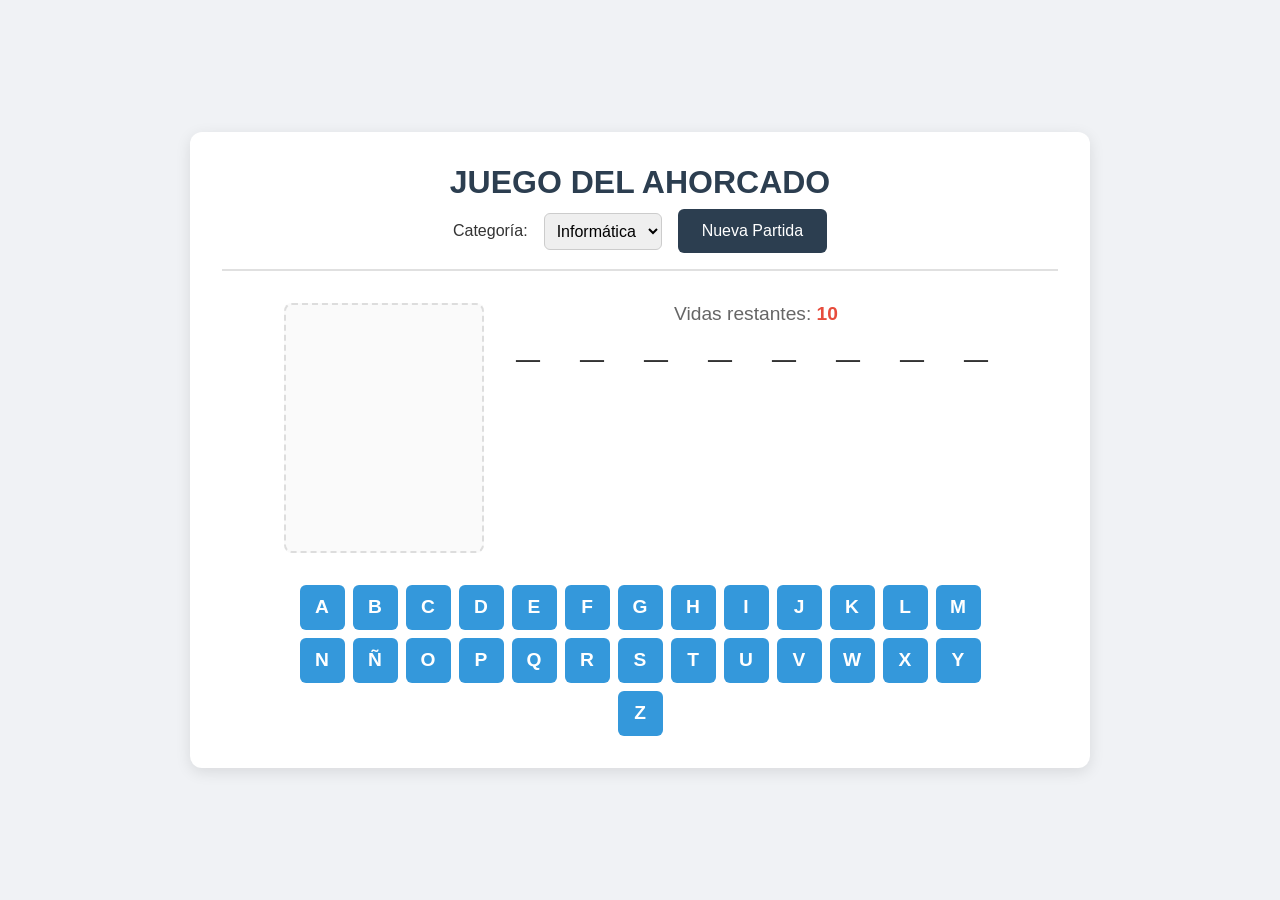
==== docs/index.html @ cbcd306b "Versión web del Juego del Ahorcado (GitHub Pages ready)" ====
<!DOCTYPE html>
<html lang="es">
<head>
    <meta charset="UTF-8">
    <meta name="viewport" content="width=device-width, initial-scale=1.0">
    <title>Juego del Ahorcado - Web</title>
    <link rel="stylesheet" href="./css/styles.css">
</head>
<body>

    <div class="main-container">
        <header>
            <h1>JUEGO DEL AHORCADO</h1>
            <div class="game-controls">
                <label for="categorySelect">Categoría:</label>
                <select id="categorySelect">
                    <option value="informatica">Informática</option>
                    <option value="peliculas">Películas</option>
                    <option value="animales">Animales</option>
                </select>
                <button id="restartBtn" class="btn-restart">Nueva Partida</button>
            </div>
        </header>

        <main class="game-area">
            <!-- Zona visual del Ahorcado -->
            <div class="hangman-container">
                <div class="hangman-drawing">
                    <!-- Las partes se mostrarán con JS -->
                    <div class="draw-part part-1"></div> <!-- Base -->
                    <div class="draw-part part-2"></div> <!-- Mastil -->
                    <div class="draw-part part-3"></div> <!-- Travesaño -->
                    <div class="draw-part part-4"></div> <!-- Cuerda -->
                    <div class="draw-part part-5"></div> <!-- Cabeza -->
                    <div class="draw-part part-6"></div> <!-- Tronco -->
                    <div class="draw-part part-7"></div> <!-- Brazo I -->
                    <div class="draw-part part-8"></div> <!-- Brazo D -->
                    <div class="draw-part part-9"></div> <!-- Pierna I -->
                    <div class="draw-part part-10"></div> <!-- Pierna D -->
                </div>
            </div>

            <!-- Zona de juego: Palabra y Estado -->
            <div class="game-info">
                <div class="status-bar">
                    Vidas restantes: <span id="livesCount" class="lives-count">10</span>
                </div>
                <div id="wordDisplay" class="word-display">
                    _ _ _ _ _
                </div>
                <div id="messageArea" class="message-area">
                    <!-- Mensajes de victoria/derrota -->
                </div>
            </div>
        </main>

        <!-- Teclado Virtual -->
        <section id="keyboard" class="keyboard">
            <!-- Se genera con JS -->
        </section>
    </div>

    <script src="./js/script.js"></script>
</body>
</html>
---- docs/css/styles.css ----
/* Reseteo básico */
* {
    box-sizing: border-box;
    margin: 0;
    padding: 0;
}

body {
    font-family: 'Segoe UI', Tahoma, Geneva, Verdana, sans-serif;
    background-color: #f0f2f5;
    color: #333;
    display: flex;
    justify-content: center;
    align-items: center;
    min-height: 100vh;
}

.main-container {
    width: 90%;
    max-width: 900px;
    background-color: white;
    padding: 2rem;
    border-radius: 12px;
    box-shadow: 0 4px 15px rgba(0, 0, 0, 0.1);
    display: flex;
    flex-direction: column;
    gap: 2rem;
}

header {
    text-align: center;
    border-bottom: 2px solid #e0e0e0;
    padding-bottom: 1rem;
}

h1 {
    color: #2c3e50;
    margin-bottom: 0.5rem;
}

.game-controls {
    display: flex;
    justify-content: center;
    gap: 1rem;
    align-items: center;
}

select {
    padding: 0.5rem;
    border-radius: 6px;
    border: 1px solid #ccc;
    font-size: 1rem;
}

/* Área de juego principal */
.game-area {
    display: flex;
    flex-wrap: wrap;
    gap: 2rem;
    justify-content: center;
}

/* Dibujo del ahorcado (CSS Puro) */
.hangman-drawing {
    width: 200px;
    height: 250px;
    background-color: #fafafa;
    border: 2px dashed #ddd;
    border-radius: 8px;
    position: relative;
    margin: 0 auto;
}

/* Partes del ahorcado */
.draw-part {
    position: absolute;
    background-color: #333;
    display: none; /* Se muestran con JS */
}

.base { bottom: 10px; left: 20px; width: 160px; height: 10px; display: block; }
.mastil { bottom: 20px; left: 40px; width: 10px; height: 220px; } /* Pista: siempre visible para dar contexto o no? Mejor oculto y mostrar poco a poco si son VIDAS */
/* Vamos a hacer que la base y mastil se vean siempre si queremos, o sean parte de los fallos. 
   Asumiremos que los fallos van añadiendo partes. 
   Orden típico (10 intentos): Base, Mastil, Travesaño, Cuerda, Cabeza, Tronco, PIzan, PDer, BIzq, BDer
*/

/* Redefinimos para 10 partes */
.part-1 { bottom: 10px; left: 20px; width: 160px; height: 10px; } /* Base */
.part-2 { bottom: 20px; left: 50px; width: 10px; height: 220px; } /* Mastil */
.part-3 { top: 20px; left: 50px; width: 100px; height: 10px; } /* Travesaño */
.part-4 { top: 20px; left: 140px; width: 5px; height: 40px; } /* Cuerda */
.part-5 { top: 60px; left: 122px; width: 40px; height: 40px; border-radius: 50%; border: 4px solid #333; background: transparent; } /* Cabeza */
.part-6 { top: 100px; left: 140px; width: 5px; height: 80px; } /* Tronco */
.part-7 { top: 110px; left: 140px; width: 5px; height: 60px; transform: rotate(45deg); transform-origin: top; } /* Brazo Izq */
.part-8 { top: 110px; left: 140px; width: 5px; height: 60px; transform: rotate(-45deg); transform-origin: top; } /* Brazo Der */
.part-9 { top: 175px; left: 140px; width: 5px; height: 60px; transform: rotate(25deg); transform-origin: top; } /* Pierna Izq */
.part-10 { top: 175px; left: 140px; width: 5px; height: 60px; transform: rotate(-25deg); transform-origin: top; } /* Pierna Der */


.word-display {
    text-align: center;
    font-size: 2.5rem;
    letter-spacing: 0.5rem;
    font-weight: bold;
    min-height: 60px;
    font-family: 'Courier New', Courier, monospace;
}

.status-bar {
    text-align: center;
    font-size: 1.2rem;
    color: #666;
}

.lives-count {
    color: #e74c3c;
    font-weight: bold;
}

/* Teclado Virtual */
.keyboard {
    display: flex;
    flex-wrap: wrap;
    justify-content: center;
    gap: 0.5rem;
    max-width: 700px;
    margin: 0 auto;
}

.key {
    width: 45px;
    height: 45px;
    border: none;
    border-radius: 6px;
    background-color: #3498db;
    color: white;
    font-size: 1.2rem;
    font-weight: bold;
    cursor: pointer;
    transition: all 0.2s;
}

.key:hover:not([disabled]) {
    background-color: #2980b9;
    transform: translateY(-2px);
}

.key:disabled {
    background-color: #bdc3c7;
    cursor: not-allowed;
    transform: none;
}

.key.correct {
    background-color: #27ae60;
}

.key.wrong {
    background-color: #c0392b;
}

/* Mensajes Finales */
.message-area {
    text-align: center;
    font-size: 1.5rem;
    font-weight: bold;
    min-height: 40px;
}

.win-message { color: #27ae60; }
.lose-message { color: #c0392b; }

.btn-restart {
    background-color: #2c3e50;
    color: white;
    padding: 0.8rem 1.5rem;
    border: none;
    border-radius: 6px;
    font-size: 1rem;
    cursor: pointer;
    transition: background 0.2s;
}

.btn-restart:hover {
    background-color: #34495e;
}
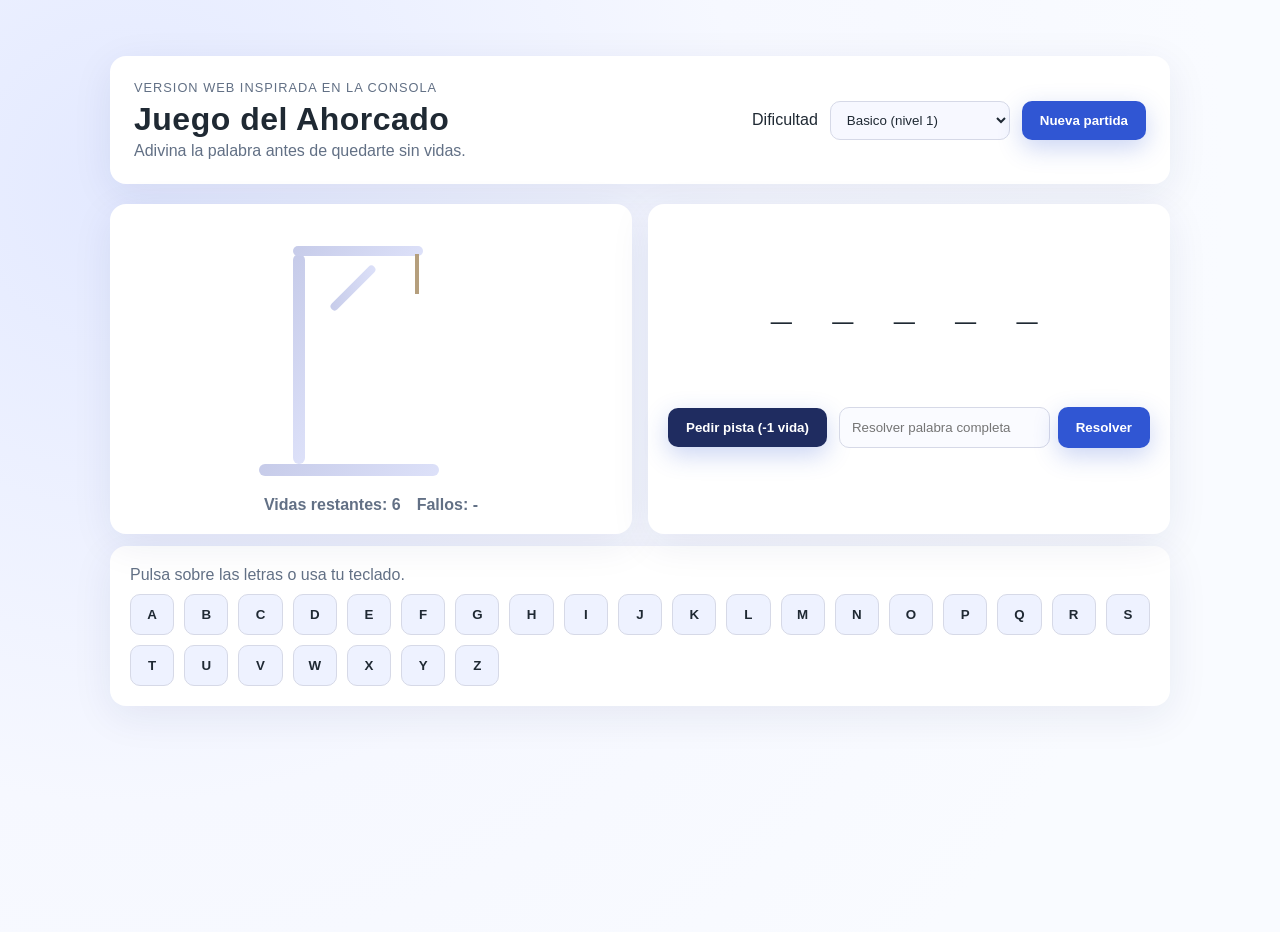
==== commit a1dcbefb: "Añadida versión web del Juego del Ahorcado (GitHub Pages)" ====
--- a/docs/index.html
+++ b/docs/index.html
@@ -1,62 +1,67 @@
-<!DOCTYPE html>
+﻿<!DOCTYPE html>
 <html lang="es">
 <head>
     <meta charset="UTF-8">
     <meta name="viewport" content="width=device-width, initial-scale=1.0">
-    <title>Juego del Ahorcado - Web</title>
+    <title>Juego del Ahorcado</title>
     <link rel="stylesheet" href="./css/styles.css">
 </head>
 <body>
-
-    <div class="main-container">
-        <header>
-            <h1>JUEGO DEL AHORCADO</h1>
-            <div class="game-controls">
-                <label for="categorySelect">Categoría:</label>
-                <select id="categorySelect">
-                    <option value="informatica">Informática</option>
-                    <option value="peliculas">Películas</option>
-                    <option value="animales">Animales</option>
+    <div class="page">
+        <header class="hero">
+            <div class="titles">
+                <p class="eyebrow">Version web inspirada en la consola</p>
+                <h1>Juego del Ahorcado</h1>
+                <p class="lead">Adivina la palabra antes de quedarte sin vidas.</p>
+            </div>
+            <div class="control-group">
+                <label for="nivelSelect">Dificultad</label>
+                <select id="nivelSelect">
+                    <option value="basico">Basico (nivel 1)</option>
+                    <option value="avanzado">Avanzado (nivel 2)</option>
                 </select>
-                <button id="restartBtn" class="btn-restart">Nueva Partida</button>
+                <button id="nuevoBtn" class="btn primario">Nueva partida</button>
             </div>
         </header>
 
-        <main class="game-area">
-            <!-- Zona visual del Ahorcado -->
-            <div class="hangman-container">
-                <div class="hangman-drawing">
-                    <!-- Las partes se mostrarán con JS -->
-                    <div class="draw-part part-1"></div> <!-- Base -->
-                    <div class="draw-part part-2"></div> <!-- Mastil -->
-                    <div class="draw-part part-3"></div> <!-- Travesaño -->
-                    <div class="draw-part part-4"></div> <!-- Cuerda -->
-                    <div class="draw-part part-5"></div> <!-- Cabeza -->
-                    <div class="draw-part part-6"></div> <!-- Tronco -->
-                    <div class="draw-part part-7"></div> <!-- Brazo I -->
-                    <div class="draw-part part-8"></div> <!-- Brazo D -->
-                    <div class="draw-part part-9"></div> <!-- Pierna I -->
-                    <div class="draw-part part-10"></div> <!-- Pierna D -->
+        <main class="tablero">
+            <section class="panel panel-dibujo">
+                <div class="horca">
+                    <div class="estructura base"></div>
+                    <div class="estructura poste"></div>
+                    <div class="estructura barra"></div>
+                    <div class="estructura soporte"></div>
+                    <div class="estructura soga"></div>
+
+                    <div class="parte parte-1"></div>
+                    <div class="parte parte-2"></div>
+                    <div class="parte parte-3"></div>
+                    <div class="parte parte-4"></div>
+                    <div class="parte parte-5"></div>
+                    <div class="parte parte-6"></div>
                 </div>
-            </div>
+                <div class="resumen">
+                    <div class="dato">Vidas restantes: <span id="intentosRestantes">6</span></div>
+                    <div class="dato">Fallos: <span id="letrasFalladas">-</span></div>
+                </div>
+            </section>
 
-            <!-- Zona de juego: Palabra y Estado -->
-            <div class="game-info">
-                <div class="status-bar">
-                    Vidas restantes: <span id="livesCount" class="lives-count">10</span>
+            <section class="panel panel-palabra">
+                <div id="palabraOculta" class="palabra-oculta">_ _ _ _</div>
+                <div id="mensajeFinal" class="mensaje"></div>
+                <div class="acciones">
+                    <button id="pistaBtn" class="btn secundario">Pedir pista (-1 vida)</button>
+                    <div class="resolver">
+                        <input id="resolverInput" type="text" autocomplete="off" placeholder="Resolver palabra completa">
+                        <button id="resolverBtn" class="btn">Resolver</button>
+                    </div>
                 </div>
-                <div id="wordDisplay" class="word-display">
-                    _ _ _ _ _
-                </div>
-                <div id="messageArea" class="message-area">
-                    <!-- Mensajes de victoria/derrota -->
-                </div>
-            </div>
+            </section>
         </main>
 
-        <!-- Teclado Virtual -->
-        <section id="keyboard" class="keyboard">
-            <!-- Se genera con JS -->
+        <section class="panel panel-teclado">
+            <p class="panel-subtitulo">Pulsa sobre las letras o usa tu teclado.</p>
+            <div id="teclado" class="teclado"></div>
         </section>
     </div>
 
--- a/docs/css/styles.css
+++ b/docs/css/styles.css
@@ -1,4 +1,15 @@
-/* Reseteo básico */
+﻿:root {
+    --bg: #f4f6fb;
+    --card: #ffffff;
+    --accent: #3056d3;
+    --accent-2: #1f2c60;
+    --success: #2f9e44;
+    --danger: #d64545;
+    --text: #1f2933;
+    --muted: #627085;
+    --shadow: 0 10px 40px rgba(23, 43, 99, 0.08);
+}
+
 * {
     box-sizing: border-box;
     margin: 0;
@@ -6,182 +17,301 @@
 }
 
 body {
-    font-family: 'Segoe UI', Tahoma, Geneva, Verdana, sans-serif;
-    background-color: #f0f2f5;
-    color: #333;
-    display: flex;
+    font-family: 'Montserrat', 'Segoe UI', sans-serif;
+    background: radial-gradient(circle at 10% 20%, #e3e9ff 0, #f6f8ff 45%, #f9fbff 80%);
+    color: var(--text);
+    min-height: 100vh;
+}
+
+.page {
+    max-width: 1100px;
+    margin: 32px auto;
+    padding: 24px 20px 40px;
+}
+
+.hero {
+    background: var(--card);
+    border-radius: 16px;
+    padding: 24px;
+    box-shadow: var(--shadow);
+    display: flex;
+    justify-content: space-between;
+    gap: 16px;
+    align-items: center;
+    flex-wrap: wrap;
+}
+
+.titles h1 {
+    font-size: 2rem;
+    letter-spacing: 0.5px;
+}
+
+.eyebrow {
+    text-transform: uppercase;
+    font-size: 0.8rem;
+    color: var(--muted);
+    letter-spacing: 1px;
+    margin-bottom: 6px;
+}
+
+.lead {
+    color: var(--muted);
+    margin-top: 4px;
+}
+
+.control-group {
+    display: flex;
+    align-items: center;
+    gap: 12px;
+    flex-wrap: wrap;
+}
+
+.control-group select {
+    padding: 10px 12px;
+    border-radius: 10px;
+    border: 1px solid #d6d9e7;
+    background: #f7f8ff;
+    color: var(--text);
+    min-width: 180px;
+}
+
+.tablero {
+    display: grid;
+    grid-template-columns: repeat(auto-fit, minmax(280px, 1fr));
+    gap: 16px;
+    margin-top: 20px;
+}
+
+.panel {
+    background: var(--card);
+    border-radius: 16px;
+    padding: 20px;
+    box-shadow: var(--shadow);
+}
+
+.panel-palabra {
+    display: flex;
+    flex-direction: column;
+    gap: 16px;
     justify-content: center;
+}
+
+.horca {
+    position: relative;
+    width: 260px;
+    height: 260px;
+    margin: 0 auto;
+}
+
+.estructura {
+    position: absolute;
+    background: linear-gradient(135deg, #c6cbe9, #dde1f9);
+}
+
+.base { bottom: 8px; left: 18px; width: 180px; height: 12px; border-radius: 6px; }
+.poste { bottom: 20px; left: 52px; width: 12px; height: 210px; border-radius: 8px; }
+.barra { top: 22px; left: 52px; width: 130px; height: 10px; border-radius: 6px; }
+.soporte { top: 60px; left: 82px; width: 60px; height: 8px; transform: rotate(-45deg); border-radius: 6px; }
+.soga { top: 30px; left: 174px; width: 4px; height: 40px; background: #b59f7d; }
+
+.parte {
+    position: absolute;
+    display: none;
+    background: var(--text);
+}
+
+.parte-1 { /* cabeza */
+    width: 50px;
+    height: 50px;
+    border-radius: 50%;
+    border: 4px solid var(--text);
+    background: transparent;
+    left: 152px;
+    top: 64px;
+}
+
+.parte-2 { /* torso */
+    width: 6px;
+    height: 70px;
+    left: 176px;
+    top: 118px;
+}
+
+.parte-3 { /* brazo izquierdo */
+    width: 6px;
+    height: 50px;
+    left: 176px;
+    top: 130px;
+    transform-origin: top;
+    transform: rotate(-40deg);
+}
+
+.parte-4 { /* brazo derecho */
+    width: 6px;
+    height: 50px;
+    left: 176px;
+    top: 130px;
+    transform-origin: top;
+    transform: rotate(40deg);
+}
+
+.parte-5 { /* pierna izquierda */
+    width: 6px;
+    height: 55px;
+    left: 176px;
+    top: 185px;
+    transform-origin: top;
+    transform: rotate(-20deg);
+}
+
+.parte-6 { /* pierna derecha */
+    width: 6px;
+    height: 55px;
+    left: 176px;
+    top: 185px;
+    transform-origin: top;
+    transform: rotate(20deg);
+}
+
+.parte.visible {
+    display: block;
+}
+
+.resumen {
+    margin-top: 12px;
+    text-align: center;
+    color: var(--muted);
+    font-weight: 600;
+    display: flex;
+    justify-content: center;
+    gap: 16px;
+}
+
+.palabra-oculta {
+    font-size: 2.2rem;
+    font-family: 'Courier New', monospace;
+    letter-spacing: 0.6rem;
+    text-align: center;
+    color: var(--text);
+    min-height: 56px;
+}
+
+.mensaje {
+    text-align: center;
+    font-size: 1rem;
+    font-weight: 700;
+    min-height: 28px;
+    color: var(--muted);
+}
+
+.mensaje.exito { color: var(--success); }
+.mensaje.error { color: var(--danger); }
+.mensaje.info { color: var(--muted); }
+
+.acciones {
+    display: flex;
+    gap: 12px;
+    flex-wrap: wrap;
     align-items: center;
-    min-height: 100vh;
-}
-
-.main-container {
-    width: 90%;
-    max-width: 900px;
-    background-color: white;
-    padding: 2rem;
-    border-radius: 12px;
-    box-shadow: 0 4px 15px rgba(0, 0, 0, 0.1);
-    display: flex;
-    flex-direction: column;
-    gap: 2rem;
-}
-
-header {
-    text-align: center;
-    border-bottom: 2px solid #e0e0e0;
-    padding-bottom: 1rem;
-}
-
-h1 {
-    color: #2c3e50;
-    margin-bottom: 0.5rem;
-}
-
-.game-controls {
-    display: flex;
     justify-content: center;
-    gap: 1rem;
-    align-items: center;
-}
-
-select {
-    padding: 0.5rem;
-    border-radius: 6px;
-    border: 1px solid #ccc;
-    font-size: 1rem;
-}
-
-/* Área de juego principal */
-.game-area {
-    display: flex;
-    flex-wrap: wrap;
-    gap: 2rem;
-    justify-content: center;
-}
-
-/* Dibujo del ahorcado (CSS Puro) */
-.hangman-drawing {
-    width: 200px;
-    height: 250px;
-    background-color: #fafafa;
-    border: 2px dashed #ddd;
-    border-radius: 8px;
-    position: relative;
-    margin: 0 auto;
-}
-
-/* Partes del ahorcado */
-.draw-part {
-    position: absolute;
-    background-color: #333;
-    display: none; /* Se muestran con JS */
-}
-
-.base { bottom: 10px; left: 20px; width: 160px; height: 10px; display: block; }
-.mastil { bottom: 20px; left: 40px; width: 10px; height: 220px; } /* Pista: siempre visible para dar contexto o no? Mejor oculto y mostrar poco a poco si son VIDAS */
-/* Vamos a hacer que la base y mastil se vean siempre si queremos, o sean parte de los fallos. 
-   Asumiremos que los fallos van añadiendo partes. 
-   Orden típico (10 intentos): Base, Mastil, Travesaño, Cuerda, Cabeza, Tronco, PIzan, PDer, BIzq, BDer
-*/
-
-/* Redefinimos para 10 partes */
-.part-1 { bottom: 10px; left: 20px; width: 160px; height: 10px; } /* Base */
-.part-2 { bottom: 20px; left: 50px; width: 10px; height: 220px; } /* Mastil */
-.part-3 { top: 20px; left: 50px; width: 100px; height: 10px; } /* Travesaño */
-.part-4 { top: 20px; left: 140px; width: 5px; height: 40px; } /* Cuerda */
-.part-5 { top: 60px; left: 122px; width: 40px; height: 40px; border-radius: 50%; border: 4px solid #333; background: transparent; } /* Cabeza */
-.part-6 { top: 100px; left: 140px; width: 5px; height: 80px; } /* Tronco */
-.part-7 { top: 110px; left: 140px; width: 5px; height: 60px; transform: rotate(45deg); transform-origin: top; } /* Brazo Izq */
-.part-8 { top: 110px; left: 140px; width: 5px; height: 60px; transform: rotate(-45deg); transform-origin: top; } /* Brazo Der */
-.part-9 { top: 175px; left: 140px; width: 5px; height: 60px; transform: rotate(25deg); transform-origin: top; } /* Pierna Izq */
-.part-10 { top: 175px; left: 140px; width: 5px; height: 60px; transform: rotate(-25deg); transform-origin: top; } /* Pierna Der */
-
-
-.word-display {
-    text-align: center;
-    font-size: 2.5rem;
-    letter-spacing: 0.5rem;
-    font-weight: bold;
-    min-height: 60px;
-    font-family: 'Courier New', Courier, monospace;
-}
-
-.status-bar {
-    text-align: center;
-    font-size: 1.2rem;
-    color: #666;
-}
-
-.lives-count {
-    color: #e74c3c;
-    font-weight: bold;
-}
-
-/* Teclado Virtual */
-.keyboard {
-    display: flex;
-    flex-wrap: wrap;
-    justify-content: center;
-    gap: 0.5rem;
-    max-width: 700px;
-    margin: 0 auto;
-}
-
-.key {
-    width: 45px;
-    height: 45px;
+}
+
+.resolver {
+    display: flex;
+    gap: 8px;
+    flex: 1;
+    min-width: 260px;
+}
+
+.resolver input {
+    flex: 1;
+    padding: 12px;
+    border-radius: 10px;
+    border: 1px solid #d6d9e7;
+    background: #fafbff;
+}
+
+.panel-teclado {
+    margin-top: 12px;
+}
+
+.panel-subtitulo {
+    color: var(--muted);
+    margin-bottom: 10px;
+}
+
+.teclado {
+    display: grid;
+    grid-template-columns: repeat(auto-fit, minmax(44px, 1fr));
+    gap: 10px;
+}
+
+.tecla {
+    padding: 12px 0;
+    border-radius: 10px;
+    border: 1px solid #d6d9e7;
+    background: #eef2ff;
+    color: var(--text);
+    font-weight: 700;
+    cursor: pointer;
+    transition: transform 0.1s ease, box-shadow 0.1s ease, background 0.2s ease;
+}
+
+.tecla:hover:not(:disabled) {
+    transform: translateY(-1px);
+    box-shadow: 0 6px 20px rgba(0, 0, 0, 0.06);
+}
+
+.tecla:disabled {
+    opacity: 0.55;
+    cursor: not-allowed;
+}
+
+.tecla.acierto {
+    background: #d6f5e3;
+    border-color: #a9e4c2;
+    color: var(--success);
+}
+
+.tecla.fallo {
+    background: #ffe2df;
+    border-color: #f1b4ab;
+    color: var(--danger);
+}
+
+.btn {
+    padding: 12px 18px;
+    border-radius: 10px;
     border: none;
-    border-radius: 6px;
-    background-color: #3498db;
-    color: white;
-    font-size: 1.2rem;
-    font-weight: bold;
     cursor: pointer;
-    transition: all 0.2s;
-}
-
-.key:hover:not([disabled]) {
-    background-color: #2980b9;
-    transform: translateY(-2px);
-}
-
-.key:disabled {
-    background-color: #bdc3c7;
+    font-weight: 700;
+    color: #fff;
+    background: var(--accent);
+    box-shadow: 0 8px 25px rgba(48, 86, 211, 0.25);
+    transition: transform 0.1s ease, box-shadow 0.1s ease, background 0.2s ease;
+}
+
+.btn:hover:enabled {
+    transform: translateY(-1px);
+    box-shadow: 0 10px 28px rgba(48, 86, 211, 0.25);
+}
+
+.btn:disabled {
+    opacity: 0.5;
     cursor: not-allowed;
-    transform: none;
-}
-
-.key.correct {
-    background-color: #27ae60;
-}
-
-.key.wrong {
-    background-color: #c0392b;
-}
-
-/* Mensajes Finales */
-.message-area {
-    text-align: center;
-    font-size: 1.5rem;
-    font-weight: bold;
-    min-height: 40px;
-}
-
-.win-message { color: #27ae60; }
-.lose-message { color: #c0392b; }
-
-.btn-restart {
-    background-color: #2c3e50;
-    color: white;
-    padding: 0.8rem 1.5rem;
-    border: none;
-    border-radius: 6px;
-    font-size: 1rem;
-    cursor: pointer;
-    transition: background 0.2s;
-}
-
-.btn-restart:hover {
-    background-color: #34495e;
-}
+    box-shadow: none;
+}
+
+.btn.primario { background: var(--accent); }
+.btn.secundario { background: var(--accent-2); }
+
+@media (max-width: 768px) {
+    .palabra-oculta {
+        font-size: 1.7rem;
+        letter-spacing: 0.4rem;
+    }
+
+    .resolver {
+        min-width: 100%;
+    }
+}
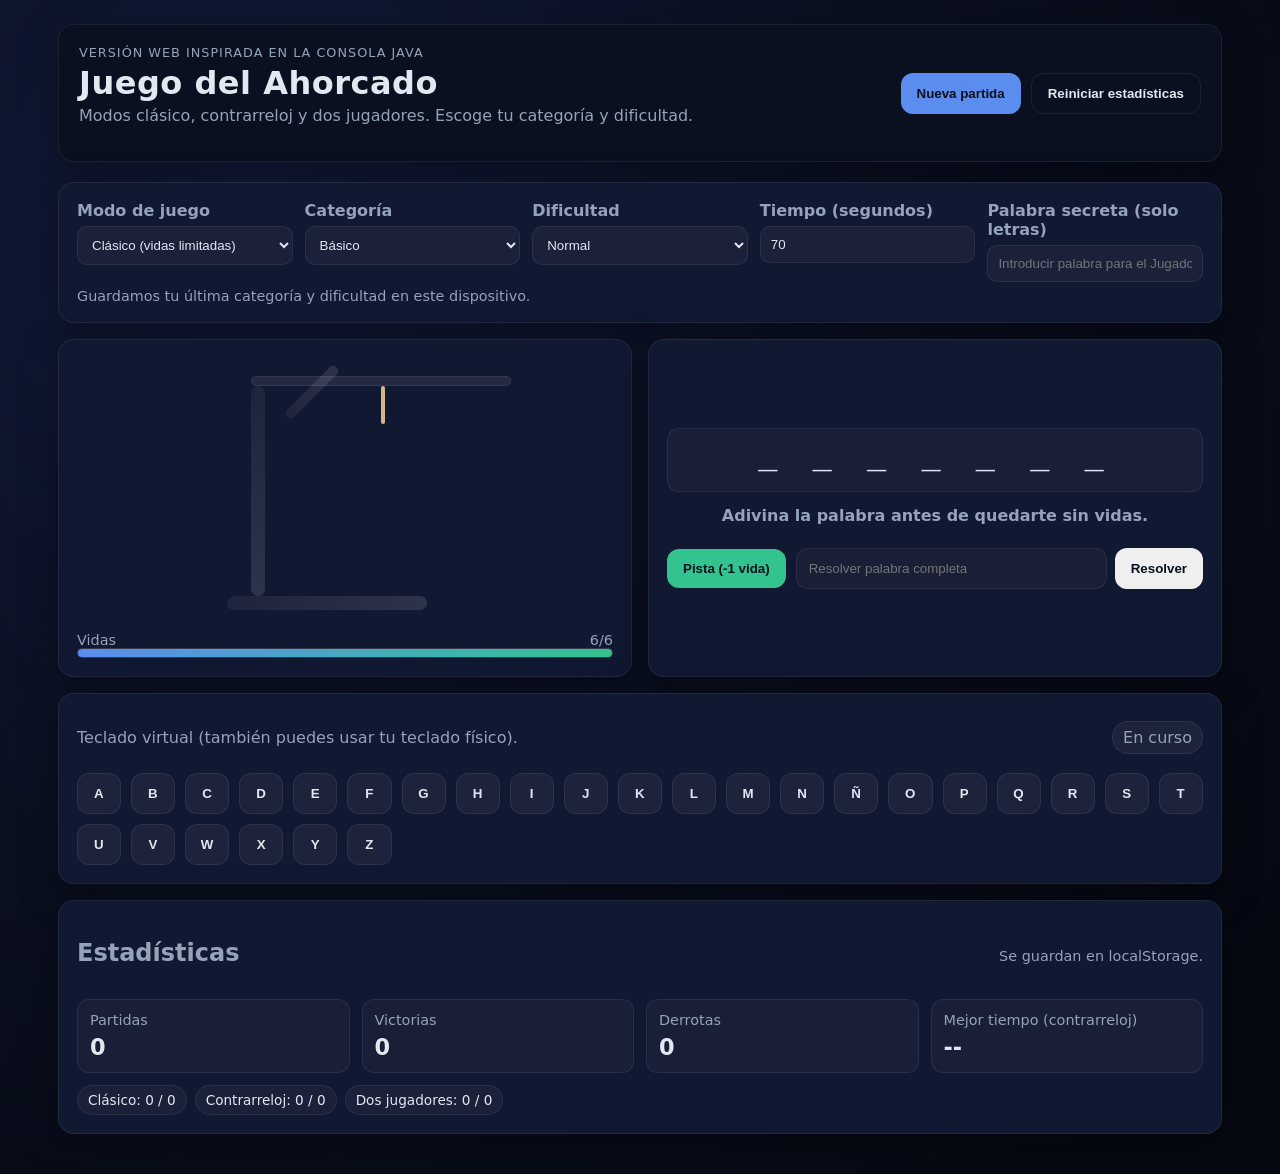
==== commit a9744642: "Refactor web del ahorcado: modos avanzados y tests" ====
--- a/docs/index.html
+++ b/docs/index.html
@@ -7,25 +7,60 @@
     <link rel="stylesheet" href="./css/styles.css">
 </head>
 <body>
-    <div class="page">
-        <header class="hero">
-            <div class="titles">
-                <p class="eyebrow">Version web inspirada en la consola</p>
+    <div class="app">
+        <header class="header">
+            <div class="branding">
+                <p class="eyebrow">Versión web inspirada en la consola Java</p>
                 <h1>Juego del Ahorcado</h1>
-                <p class="lead">Adivina la palabra antes de quedarte sin vidas.</p>
+                <p class="subtitle">Modos clásico, contrarreloj y dos jugadores. Escoge tu categoría y dificultad.</p>
             </div>
-            <div class="control-group">
-                <label for="nivelSelect">Dificultad</label>
-                <select id="nivelSelect">
-                    <option value="basico">Basico (nivel 1)</option>
-                    <option value="avanzado">Avanzado (nivel 2)</option>
-                </select>
-                <button id="nuevoBtn" class="btn primario">Nueva partida</button>
+            <div class="header-actions">
+                <button id="btnNueva" class="btn primario">Nueva partida</button>
+                <button id="btnResetStats" class="btn fantasma">Reiniciar estadísticas</button>
             </div>
         </header>
 
+        <section class="config-panel panel">
+            <div class="config-grid">
+                <label class="campo">
+                    <span>Modo de juego</span>
+                    <select id="modoSelect">
+                        <option value="clasico">Clásico (vidas limitadas)</option>
+                        <option value="contrarreloj">Contrarreloj (vence al tiempo)</option>
+                        <option value="dos_jugadores">Dos jugadores (palabra oculta)</option>
+                    </select>
+                </label>
+                <label class="campo">
+                    <span>Categoría</span>
+                    <select id="categoriaSelect">
+                        <option value="basico">Básico</option>
+                        <option value="avanzado">Avanzado</option>
+                        <option value="peliculas">Películas</option>
+                        <option value="animales">Animales</option>
+                    </select>
+                </label>
+                <label class="campo">
+                    <span>Dificultad</span>
+                    <select id="dificultadSelect">
+                        <option value="facil">Fácil</option>
+                        <option value="normal">Normal</option>
+                        <option value="dificil">Difícil</option>
+                    </select>
+                </label>
+                <label class="campo" id="campoTiempo" hidden>
+                    <span>Tiempo (segundos)</span>
+                    <input id="tiempoInput" type="number" min="20" max="240" step="5" value="70">
+                </label>
+                <label class="campo" id="campoPalabra" hidden>
+                    <span>Palabra secreta (solo letras)</span>
+                    <input id="palabraInput" type="password" autocomplete="off" placeholder="Introducir palabra para el Jugador 2">
+                </label>
+            </div>
+            <p class="nota">Guardamos tu última categoría y dificultad en este dispositivo.</p>
+        </section>
+
         <main class="tablero">
-            <section class="panel panel-dibujo">
+            <section class="panel panel-dibujo" role="img" aria-label="Estado del ahorcado">
                 <div class="horca">
                     <div class="estructura base"></div>
                     <div class="estructura poste"></div>
@@ -40,31 +75,62 @@
                     <div class="parte parte-5"></div>
                     <div class="parte parte-6"></div>
                 </div>
-                <div class="resumen">
-                    <div class="dato">Vidas restantes: <span id="intentosRestantes">6</span></div>
-                    <div class="dato">Fallos: <span id="letrasFalladas">-</span></div>
+                <div class="indicadores">
+                    <div class="indicador">
+                        <div class="indicador-encabezado">
+                            <span>Vidas</span>
+                            <span id="vidasTexto">0/0</span>
+                        </div>
+                        <div class="barra barra-vidas"><div id="barraVidas" class="relleno"></div></div>
+                    </div>
+                    <div class="indicador" id="bloqueTiempo">
+                        <div class="indicador-encabezado">
+                            <span>Tiempo</span>
+                            <span id="tiempoTexto">--</span>
+                        </div>
+                        <div class="barra barra-tiempo"><div id="barraTiempo" class="relleno"></div></div>
+                    </div>
                 </div>
             </section>
 
             <section class="panel panel-palabra">
                 <div id="palabraOculta" class="palabra-oculta">_ _ _ _</div>
-                <div id="mensajeFinal" class="mensaje"></div>
+                <div id="mensajePrincipal" class="mensaje" aria-live="polite"></div>
                 <div class="acciones">
-                    <button id="pistaBtn" class="btn secundario">Pedir pista (-1 vida)</button>
+                    <button id="btnPista" class="btn secundario">Pista (-1 vida)</button>
                     <div class="resolver">
                         <input id="resolverInput" type="text" autocomplete="off" placeholder="Resolver palabra completa">
-                        <button id="resolverBtn" class="btn">Resolver</button>
+                        <button id="btnResolver" class="btn">Resolver</button>
                     </div>
                 </div>
             </section>
         </main>
 
         <section class="panel panel-teclado">
-            <p class="panel-subtitulo">Pulsa sobre las letras o usa tu teclado.</p>
-            <div id="teclado" class="teclado"></div>
+            <div class="panel-cabecera">
+                <p>Teclado virtual (también puedes usar tu teclado físico).</p>
+                <div class="estado" id="estadoPartida">En curso</div>
+            </div>
+            <div id="teclado" class="teclado" aria-label="Teclado virtual"></div>
         </section>
+
+        <section class="panel panel-estadisticas">
+            <div class="panel-cabecera">
+                <h2>Estadísticas</h2>
+                <p class="nota">Se guardan en localStorage.</p>
+            </div>
+            <div class="estadisticas-grid">
+                <div class="stat"><p class="stat-label">Partidas</p><p id="statPartidas" class="stat-value">0</p></div>
+                <div class="stat"><p class="stat-label">Victorias</p><p id="statVictorias" class="stat-value">0</p></div>
+                <div class="stat"><p class="stat-label">Derrotas</p><p id="statDerrotas" class="stat-value">0</p></div>
+                <div class="stat"><p class="stat-label">Mejor tiempo (contrarreloj)</p><p id="statMejorTiempo" class="stat-value">--</p></div>
+            </div>
+            <div class="estadisticas-modos" id="statModos"></div>
+        </section>
+
+        <div class="sr-only" id="ariaEstado" aria-live="polite"></div>
     </div>
 
-    <script src="./js/script.js"></script>
+    <script type="module" src="./js/main.js"></script>
 </body>
 </html>
--- a/docs/css/styles.css
+++ b/docs/css/styles.css
@@ -1,317 +1,150 @@
 ﻿:root {
-    --bg: #f4f6fb;
-    --card: #ffffff;
-    --accent: #3056d3;
-    --accent-2: #1f2c60;
-    --success: #2f9e44;
-    --danger: #d64545;
-    --text: #1f2933;
-    --muted: #627085;
-    --shadow: 0 10px 40px rgba(23, 43, 99, 0.08);
+    --bg: #0f172a;
+    --card: #0b1021;
+    --panel: #111831;
+    --accent: #5b8def;
+    --accent-2: #33c38e;
+    --danger: #ff6b6b;
+    --warning: #f4a261;
+    --text: #e2e8f0;
+    --muted: #94a3b8;
+    --border: rgba(255, 255, 255, 0.07);
+    --shadow: 0 10px 40px rgba(0, 0, 0, 0.35);
+    --radius: 16px;
 }
 
-* {
-    box-sizing: border-box;
-    margin: 0;
-    padding: 0;
-}
+* { box-sizing: border-box; }
 
 body {
-    font-family: 'Montserrat', 'Segoe UI', sans-serif;
-    background: radial-gradient(circle at 10% 20%, #e3e9ff 0, #f6f8ff 45%, #f9fbff 80%);
+    margin: 0;
+    font-family: 'Inter', 'Segoe UI', system-ui, -apple-system, sans-serif;
+    background: radial-gradient(circle at 20% 20%, #111b3a, #0b1021 45%, #060912 90%);
     color: var(--text);
     min-height: 100vh;
 }
 
-.page {
-    max-width: 1100px;
-    margin: 32px auto;
-    padding: 24px 20px 40px;
+.app {
+    max-width: 1200px;
+    margin: 24px auto 40px;
+    padding: 0 18px;
+    display: flex;
+    flex-direction: column;
+    gap: 16px;
 }
 
-.hero {
+.header {
     background: var(--card);
-    border-radius: 16px;
-    padding: 24px;
+    border: 1px solid var(--border);
+    border-radius: var(--radius);
+    padding: 20px;
     box-shadow: var(--shadow);
     display: flex;
     justify-content: space-between;
-    gap: 16px;
+    gap: 12px;
     align-items: center;
     flex-wrap: wrap;
 }
 
-.titles h1 {
-    font-size: 2rem;
-    letter-spacing: 0.5px;
-}
+.branding h1 { margin: 4px 0; font-size: 2rem; letter-spacing: 0.5px; }
+.branding .subtitle { color: var(--muted); margin-top: 4px; }
+.eyebrow { text-transform: uppercase; color: var(--muted); letter-spacing: 1px; font-size: 0.8rem; margin: 0; }
 
-.eyebrow {
-    text-transform: uppercase;
-    font-size: 0.8rem;
-    color: var(--muted);
-    letter-spacing: 1px;
-    margin-bottom: 6px;
-}
-
-.lead {
-    color: var(--muted);
-    margin-top: 4px;
-}
-
-.control-group {
-    display: flex;
-    align-items: center;
-    gap: 12px;
-    flex-wrap: wrap;
-}
-
-.control-group select {
-    padding: 10px 12px;
-    border-radius: 10px;
-    border: 1px solid #d6d9e7;
-    background: #f7f8ff;
-    color: var(--text);
-    min-width: 180px;
-}
-
-.tablero {
-    display: grid;
-    grid-template-columns: repeat(auto-fit, minmax(280px, 1fr));
-    gap: 16px;
-    margin-top: 20px;
-}
+.header-actions { display: flex; gap: 10px; flex-wrap: wrap; }
 
 .panel {
-    background: var(--card);
-    border-radius: 16px;
-    padding: 20px;
+    background: var(--panel);
+    border: 1px solid var(--border);
+    border-radius: var(--radius);
+    padding: 18px;
     box-shadow: var(--shadow);
 }
 
-.panel-palabra {
-    display: flex;
-    flex-direction: column;
-    gap: 16px;
-    justify-content: center;
-}
+.config-panel { margin-top: 4px; }
+.config-grid { display: grid; grid-template-columns: repeat(auto-fit, minmax(200px, 1fr)); gap: 12px; }
+.campo { display: flex; flex-direction: column; gap: 6px; color: var(--muted); font-weight: 600; }
+.campo select, .campo input { background: rgba(255, 255, 255, 0.04); border: 1px solid var(--border); border-radius: 10px; padding: 10px; color: var(--text); }
 
-.horca {
-    position: relative;
-    width: 260px;
-    height: 260px;
-    margin: 0 auto;
-}
+.tablero { display: grid; grid-template-columns: repeat(auto-fit, minmax(320px, 1fr)); gap: 16px; }
 
-.estructura {
-    position: absolute;
-    background: linear-gradient(135deg, #c6cbe9, #dde1f9);
-}
+.panel-dibujo { display: flex; flex-direction: column; gap: 14px; justify-content: center; align-items: center; }
 
-.base { bottom: 8px; left: 18px; width: 180px; height: 12px; border-radius: 6px; }
-.poste { bottom: 20px; left: 52px; width: 12px; height: 210px; border-radius: 8px; }
-.barra { top: 22px; left: 52px; width: 130px; height: 10px; border-radius: 6px; }
-.soporte { top: 60px; left: 82px; width: 60px; height: 8px; transform: rotate(-45deg); border-radius: 6px; }
-.soga { top: 30px; left: 174px; width: 4px; height: 40px; background: #b59f7d; }
+.horca { position: relative; width: 260px; height: 260px; }
+.estructura { position: absolute; background: linear-gradient(135deg, rgba(255,255,255,0.05), rgba(255,255,255,0.12)); border-radius: 10px; }
+.base { bottom: 8px; left: 12px; width: 200px; height: 14px; }
+.poste { bottom: 22px; left: 36px; width: 14px; height: 210px; }
+.barra { top: 18px; left: 36px; width: 140px; height: 12px; }
+.soporte { top: 54px; left: 72px; width: 70px; height: 10px; transform: rotate(-45deg); transform-origin: left; }
+.soga { top: 28px; left: 166px; width: 4px; height: 38px; background: #d3b683; }
 
-.parte {
-    position: absolute;
-    display: none;
-    background: var(--text);
-}
+.parte { position: absolute; display: none; background: var(--text); }
+.parte-1 { width: 50px; height: 50px; border-radius: 50%; border: 4px solid var(--text); background: transparent; left: 142px; top: 62px; }
+.parte-2 { width: 6px; height: 70px; left: 166px; top: 116px; }
+.parte-3 { width: 6px; height: 52px; left: 166px; top: 130px; transform-origin: top; transform: rotate(-38deg); }
+.parte-4 { width: 6px; height: 52px; left: 166px; top: 130px; transform-origin: top; transform: rotate(38deg); }
+.parte-5 { width: 6px; height: 55px; left: 166px; top: 186px; transform-origin: top; transform: rotate(-18deg); }
+.parte-6 { width: 6px; height: 55px; left: 166px; top: 186px; transform-origin: top; transform: rotate(18deg); }
 
-.parte-1 { /* cabeza */
-    width: 50px;
-    height: 50px;
-    border-radius: 50%;
-    border: 4px solid var(--text);
-    background: transparent;
-    left: 152px;
-    top: 64px;
-}
+.parte.visible { display: block; animation: fadeIn 240ms ease-out; }
 
-.parte-2 { /* torso */
-    width: 6px;
-    height: 70px;
-    left: 176px;
-    top: 118px;
-}
+.indicadores { width: 100%; display: flex; flex-direction: column; gap: 12px; }
+.indicador-encabezado { display: flex; justify-content: space-between; color: var(--muted); font-size: 0.9rem; }
+.barra { width: 100%; height: 10px; border-radius: 20px; background: rgba(255,255,255,0.08); overflow: hidden; border: 1px solid var(--border); }
+.relleno { height: 100%; width: 0; background: linear-gradient(90deg, var(--accent), var(--accent-2)); transition: width 200ms ease; }
+.barra-tiempo .relleno { background: linear-gradient(90deg, var(--warning), var(--danger)); }
 
-.parte-3 { /* brazo izquierdo */
-    width: 6px;
-    height: 50px;
-    left: 176px;
-    top: 130px;
-    transform-origin: top;
-    transform: rotate(-40deg);
-}
+.panel-palabra { display: flex; flex-direction: column; gap: 14px; justify-content: center; }
+.palabra-oculta { font-family: 'JetBrains Mono', 'Courier New', monospace; font-size: 2rem; letter-spacing: 0.5rem; text-align: center; padding: 12px; background: rgba(255,255,255,0.03); border: 1px solid var(--border); border-radius: 12px; min-height: 64px; }
+.mensaje { min-height: 28px; text-align: center; color: var(--muted); font-weight: 700; }
+.mensaje.exito { color: var(--accent-2); animation: bounce 400ms ease; }
+.mensaje.error { color: var(--danger); animation: shake 500ms ease; }
 
-.parte-4 { /* brazo derecho */
-    width: 6px;
-    height: 50px;
-    left: 176px;
-    top: 130px;
-    transform-origin: top;
-    transform: rotate(40deg);
-}
+.acciones { display: flex; gap: 10px; flex-wrap: wrap; align-items: center; justify-content: center; }
+.resolver { display: flex; gap: 8px; flex: 1; min-width: 260px; }
+.resolver input { flex: 1; padding: 12px; border-radius: 12px; border: 1px solid var(--border); background: rgba(255,255,255,0.03); color: var(--text); }
 
-.parte-5 { /* pierna izquierda */
-    width: 6px;
-    height: 55px;
-    left: 176px;
-    top: 185px;
-    transform-origin: top;
-    transform: rotate(-20deg);
-}
+.panel-teclado { display: flex; flex-direction: column; gap: 10px; }
+.panel-cabecera { display: flex; justify-content: space-between; align-items: center; gap: 10px; flex-wrap: wrap; color: var(--muted); }
 
-.parte-6 { /* pierna derecha */
-    width: 6px;
-    height: 55px;
-    left: 176px;
-    top: 185px;
-    transform-origin: top;
-    transform: rotate(20deg);
-}
+.teclado { display: grid; grid-template-columns: repeat(auto-fit, minmax(44px, 1fr)); gap: 10px; }
+.tecla { padding: 12px 0; border-radius: 12px; border: 1px solid var(--border); background: rgba(255,255,255,0.05); color: var(--text); font-weight: 800; letter-spacing: 0.5px; cursor: pointer; transition: transform 100ms ease, background 160ms ease, box-shadow 160ms ease; }
+.tecla:hover:not(:disabled), .tecla:focus-visible { transform: translateY(-1px); box-shadow: 0 10px 25px rgba(0,0,0,0.25); outline: 2px solid var(--accent); }
+.tecla:disabled { opacity: 0.45; cursor: not-allowed; }
+.tecla.acierto { background: rgba(51,195,142,0.25); border-color: rgba(51,195,142,0.5); color: var(--accent-2); }
+.tecla.fallo { background: rgba(255,107,107,0.2); border-color: rgba(255,107,107,0.5); color: var(--danger); }
 
-.parte.visible {
-    display: block;
-}
-
-.resumen {
-    margin-top: 12px;
-    text-align: center;
-    color: var(--muted);
-    font-weight: 600;
-    display: flex;
-    justify-content: center;
-    gap: 16px;
-}
-
-.palabra-oculta {
-    font-size: 2.2rem;
-    font-family: 'Courier New', monospace;
-    letter-spacing: 0.6rem;
-    text-align: center;
-    color: var(--text);
-    min-height: 56px;
-}
-
-.mensaje {
-    text-align: center;
-    font-size: 1rem;
-    font-weight: 700;
-    min-height: 28px;
-    color: var(--muted);
-}
-
-.mensaje.exito { color: var(--success); }
-.mensaje.error { color: var(--danger); }
-.mensaje.info { color: var(--muted); }
-
-.acciones {
-    display: flex;
-    gap: 12px;
-    flex-wrap: wrap;
-    align-items: center;
-    justify-content: center;
-}
-
-.resolver {
-    display: flex;
-    gap: 8px;
-    flex: 1;
-    min-width: 260px;
-}
-
-.resolver input {
-    flex: 1;
-    padding: 12px;
-    border-radius: 10px;
-    border: 1px solid #d6d9e7;
-    background: #fafbff;
-}
-
-.panel-teclado {
-    margin-top: 12px;
-}
-
-.panel-subtitulo {
-    color: var(--muted);
-    margin-bottom: 10px;
-}
-
-.teclado {
-    display: grid;
-    grid-template-columns: repeat(auto-fit, minmax(44px, 1fr));
-    gap: 10px;
-}
-
-.tecla {
-    padding: 12px 0;
-    border-radius: 10px;
-    border: 1px solid #d6d9e7;
-    background: #eef2ff;
-    color: var(--text);
-    font-weight: 700;
-    cursor: pointer;
-    transition: transform 0.1s ease, box-shadow 0.1s ease, background 0.2s ease;
-}
-
-.tecla:hover:not(:disabled) {
-    transform: translateY(-1px);
-    box-shadow: 0 6px 20px rgba(0, 0, 0, 0.06);
-}
-
-.tecla:disabled {
-    opacity: 0.55;
-    cursor: not-allowed;
-}
-
-.tecla.acierto {
-    background: #d6f5e3;
-    border-color: #a9e4c2;
-    color: var(--success);
-}
-
-.tecla.fallo {
-    background: #ffe2df;
-    border-color: #f1b4ab;
-    color: var(--danger);
-}
+.panel-estadisticas { display: flex; flex-direction: column; gap: 12px; }
+.estadisticas-grid { display: grid; grid-template-columns: repeat(auto-fit, minmax(160px, 1fr)); gap: 12px; }
+.stat { background: rgba(255,255,255,0.03); border: 1px solid var(--border); border-radius: 12px; padding: 12px; }
+.stat-label { margin: 0; color: var(--muted); font-size: 0.9rem; }
+.stat-value { margin: 6px 0 0; font-size: 1.4rem; font-weight: 800; }
+.estadisticas-modos { display: flex; flex-wrap: wrap; gap: 8px; }
+.etiqueta { border-radius: 30px; padding: 6px 10px; border: 1px solid var(--border); background: rgba(255,255,255,0.04); color: var(--text); font-size: 0.85rem; }
 
 .btn {
-    padding: 12px 18px;
-    border-radius: 10px;
     border: none;
+    border-radius: 12px;
+    padding: 12px 16px;
+    font-weight: 800;
     cursor: pointer;
-    font-weight: 700;
-    color: #fff;
-    background: var(--accent);
-    box-shadow: 0 8px 25px rgba(48, 86, 211, 0.25);
-    transition: transform 0.1s ease, box-shadow 0.1s ease, background 0.2s ease;
+    transition: transform 100ms ease, box-shadow 150ms ease, background 160ms ease, color 160ms ease;
+    color: #0b1021;
 }
+.btn:disabled { opacity: 0.6; cursor: not-allowed; transform: none; box-shadow: none; }
+.btn:hover:enabled { transform: translateY(-1px); box-shadow: 0 10px 25px rgba(0,0,0,0.25); }
+.btn.primario { background: var(--accent); color: #0b1021; }
+.btn.secundario { background: var(--accent-2); color: #0b1021; }
+.btn.fantasma { background: transparent; color: var(--text); border: 1px solid var(--border); }
 
-.btn:hover:enabled {
-    transform: translateY(-1px);
-    box-shadow: 0 10px 28px rgba(48, 86, 211, 0.25);
+.nota { color: var(--muted); font-size: 0.9rem; margin: 6px 0 0; }
+.estado { padding: 6px 10px; border-radius: 999px; border: 1px solid var(--border); background: rgba(255,255,255,0.05); }
+
+#ariaEstado { position: absolute; left: -9999px; width: 1px; height: 1px; overflow: hidden; }
+
+@keyframes fadeIn { from { opacity: 0; transform: scale(0.9); } to { opacity: 1; transform: scale(1); } }
+@keyframes bounce { 0% { transform: translateY(-4px); } 50% { transform: translateY(4px); } 100% { transform: translateY(0); } }
+@keyframes shake { 0%, 100% { transform: translateX(0); } 20%, 60% { transform: translateX(-6px); } 40%, 80% { transform: translateX(6px); } }
+
+@media (max-width: 720px) {
+    .palabra-oculta { font-size: 1.4rem; letter-spacing: 0.35rem; }
+    .teclado { grid-template-columns: repeat(auto-fit, minmax(42px, 1fr)); }
 }
-
-.btn:disabled {
-    opacity: 0.5;
-    cursor: not-allowed;
-    box-shadow: none;
-}
-
-.btn.primario { background: var(--accent); }
-.btn.secundario { background: var(--accent-2); }
-
-@media (max-width: 768px) {
-    .palabra-oculta {
-        font-size: 1.7rem;
-        letter-spacing: 0.4rem;
-    }
-
-    .resolver {
-        min-width: 100%;
-    }
-}
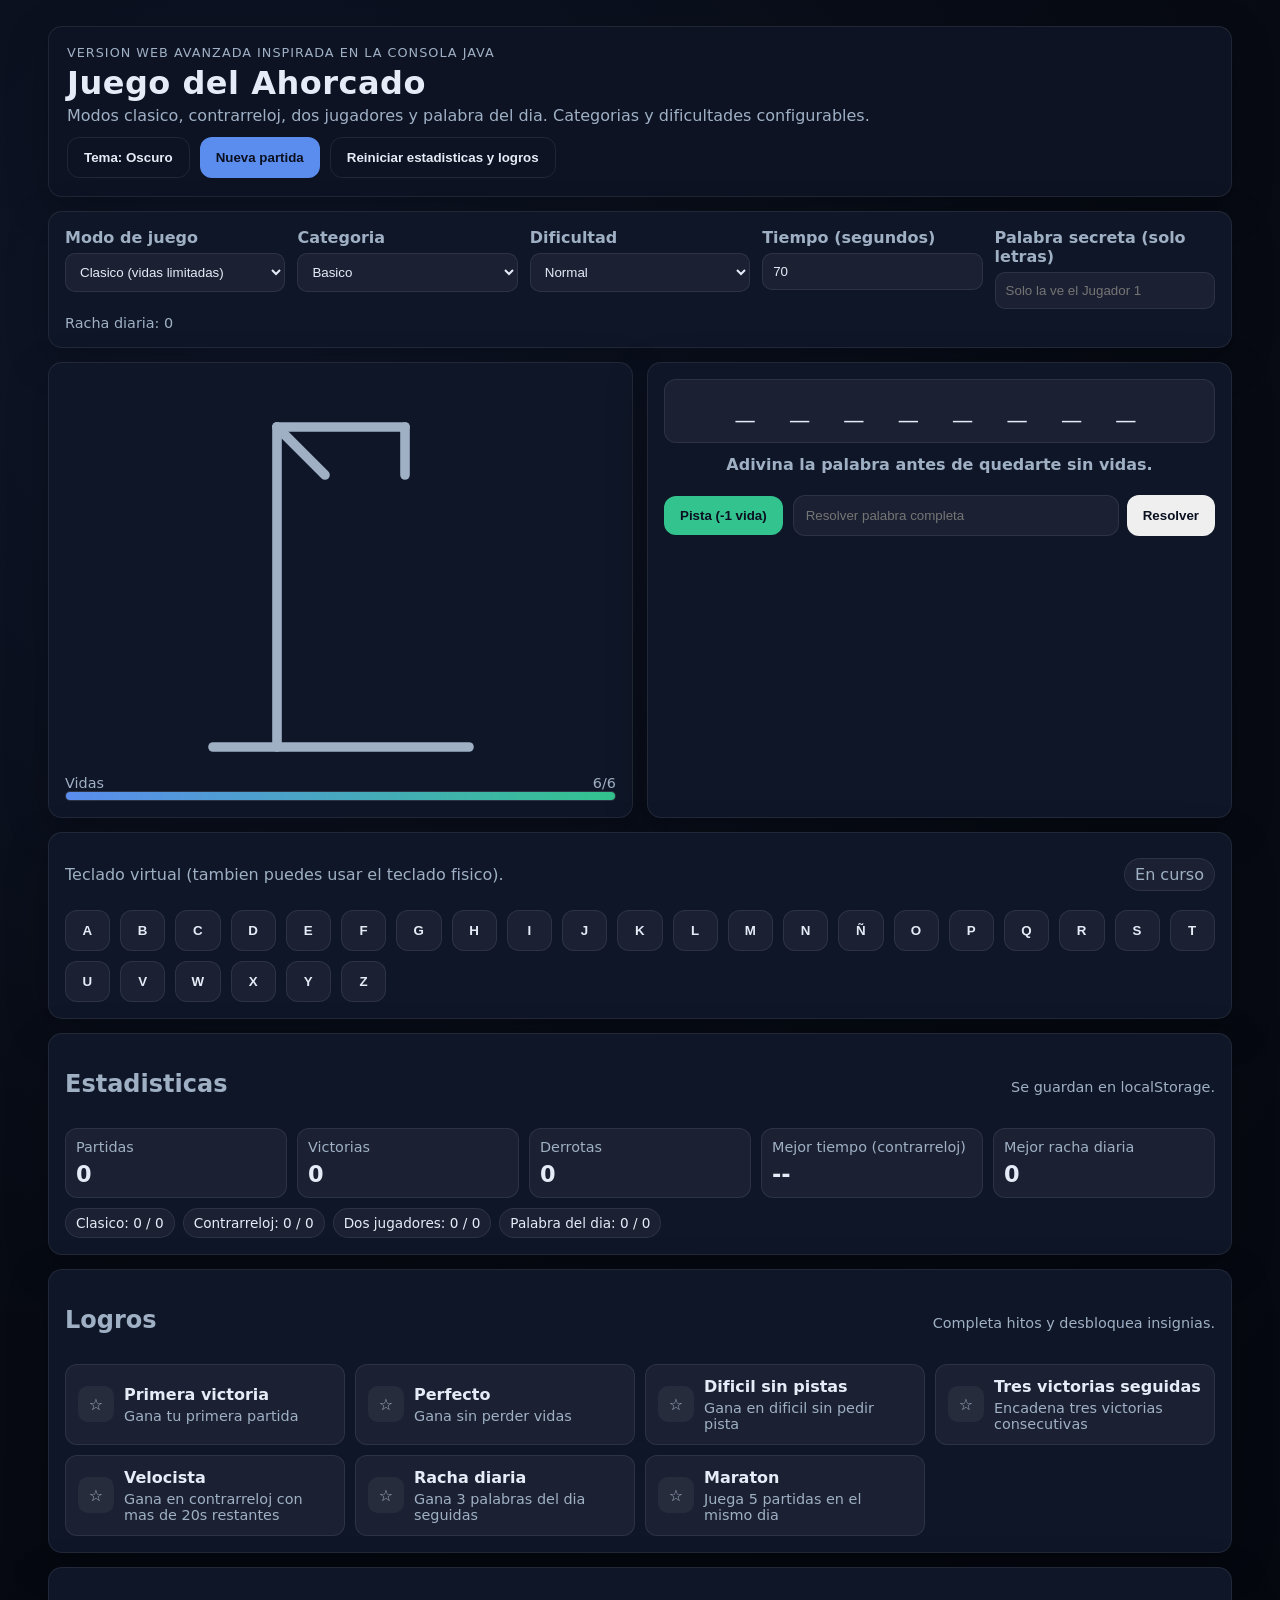
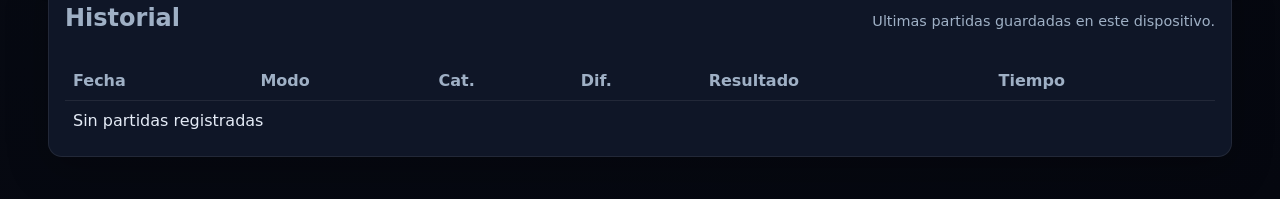
==== commit 1363748b: "Web avanzada del ahorcado: modos, logros y palabra del dia" ====
--- a/docs/index.html
+++ b/docs/index.html
@@ -6,17 +6,18 @@
     <title>Juego del Ahorcado</title>
     <link rel="stylesheet" href="./css/styles.css">
 </head>
-<body>
+<body class="theme-dark">
     <div class="app">
         <header class="header">
             <div class="branding">
-                <p class="eyebrow">Versión web inspirada en la consola Java</p>
+                <p class="eyebrow">Version web avanzada inspirada en la consola Java</p>
                 <h1>Juego del Ahorcado</h1>
-                <p class="subtitle">Modos clásico, contrarreloj y dos jugadores. Escoge tu categoría y dificultad.</p>
+                <p class="subtitle">Modos clasico, contrarreloj, dos jugadores y palabra del dia. Categorias y dificultades configurables.</p>
             </div>
             <div class="header-actions">
+                <button id="btnTema" class="btn fantasma" aria-label="Cambiar tema">Tema: Oscuro</button>
                 <button id="btnNueva" class="btn primario">Nueva partida</button>
-                <button id="btnResetStats" class="btn fantasma">Reiniciar estadísticas</button>
+                <button id="btnResetStats" class="btn fantasma">Reiniciar estadisticas y logros</button>
             </div>
         </header>
 
@@ -25,26 +26,27 @@
                 <label class="campo">
                     <span>Modo de juego</span>
                     <select id="modoSelect">
-                        <option value="clasico">Clásico (vidas limitadas)</option>
+                        <option value="clasico">Clasico (vidas limitadas)</option>
                         <option value="contrarreloj">Contrarreloj (vence al tiempo)</option>
                         <option value="dos_jugadores">Dos jugadores (palabra oculta)</option>
+                        <option value="palabra_dia">Palabra del dia (una al dia)</option>
                     </select>
                 </label>
                 <label class="campo">
-                    <span>Categoría</span>
+                    <span>Categoria</span>
                     <select id="categoriaSelect">
-                        <option value="basico">Básico</option>
+                        <option value="basico">Basico</option>
                         <option value="avanzado">Avanzado</option>
-                        <option value="peliculas">Películas</option>
+                        <option value="peliculas">Peliculas</option>
                         <option value="animales">Animales</option>
                     </select>
                 </label>
                 <label class="campo">
                     <span>Dificultad</span>
                     <select id="dificultadSelect">
-                        <option value="facil">Fácil</option>
+                        <option value="facil">Facil</option>
                         <option value="normal">Normal</option>
-                        <option value="dificil">Difícil</option>
+                        <option value="dificil">Dificil</option>
                     </select>
                 </label>
                 <label class="campo" id="campoTiempo" hidden>
@@ -53,27 +55,28 @@
                 </label>
                 <label class="campo" id="campoPalabra" hidden>
                     <span>Palabra secreta (solo letras)</span>
-                    <input id="palabraInput" type="password" autocomplete="off" placeholder="Introducir palabra para el Jugador 2">
+                    <input id="palabraInput" type="password" autocomplete="off" placeholder="Solo la ve el Jugador 1">
                 </label>
             </div>
-            <p class="nota">Guardamos tu última categoría y dificultad en este dispositivo.</p>
+            <p class="nota" id="infoDiaria">Racha diaria: --</p>
         </section>
 
         <main class="tablero">
             <section class="panel panel-dibujo" role="img" aria-label="Estado del ahorcado">
-                <div class="horca">
-                    <div class="estructura base"></div>
-                    <div class="estructura poste"></div>
-                    <div class="estructura barra"></div>
-                    <div class="estructura soporte"></div>
-                    <div class="estructura soga"></div>
-
-                    <div class="parte parte-1"></div>
-                    <div class="parte parte-2"></div>
-                    <div class="parte parte-3"></div>
-                    <div class="parte parte-4"></div>
-                    <div class="parte parte-5"></div>
-                    <div class="parte parte-6"></div>
+                <div class="svg-wrapper" id="svgWrapper">
+                    <svg id="svgAhorcado" viewBox="0 0 200 240" xmlns="http://www.w3.org/2000/svg" aria-hidden="true">
+                        <line class="svg-base" x1="20" y1="230" x2="180" y2="230" />
+                        <line class="svg-poste" x1="60" y1="230" x2="60" y2="30" />
+                        <line class="svg-barra" x1="60" y1="30" x2="140" y2="30" />
+                        <line class="svg-soporte" x1="90" y1="60" x2="60" y2="30" />
+                        <line class="svg-cuerda" x1="140" y1="30" x2="140" y2="60" />
+                        <circle id="parte-1" class="svg-parte" cx="140" cy="78" r="16" />
+                        <line id="parte-2" class="svg-parte" x1="140" y1="94" x2="140" y2="140" />
+                        <line id="parte-3" class="svg-parte" x1="140" y1="110" x2="120" y2="130" />
+                        <line id="parte-4" class="svg-parte" x1="140" y1="110" x2="160" y2="130" />
+                        <line id="parte-5" class="svg-parte" x1="140" y1="140" x2="120" y2="170" />
+                        <line id="parte-6" class="svg-parte" x1="140" y1="140" x2="160" y2="170" />
+                    </svg>
                 </div>
                 <div class="indicadores">
                     <div class="indicador">
@@ -108,7 +111,7 @@
 
         <section class="panel panel-teclado">
             <div class="panel-cabecera">
-                <p>Teclado virtual (también puedes usar tu teclado físico).</p>
+                <p>Teclado virtual (tambien puedes usar el teclado fisico).</p>
                 <div class="estado" id="estadoPartida">En curso</div>
             </div>
             <div id="teclado" class="teclado" aria-label="Teclado virtual"></div>
@@ -116,7 +119,7 @@
 
         <section class="panel panel-estadisticas">
             <div class="panel-cabecera">
-                <h2>Estadísticas</h2>
+                <h2>Estadisticas</h2>
                 <p class="nota">Se guardan en localStorage.</p>
             </div>
             <div class="estadisticas-grid">
@@ -124,8 +127,34 @@
                 <div class="stat"><p class="stat-label">Victorias</p><p id="statVictorias" class="stat-value">0</p></div>
                 <div class="stat"><p class="stat-label">Derrotas</p><p id="statDerrotas" class="stat-value">0</p></div>
                 <div class="stat"><p class="stat-label">Mejor tiempo (contrarreloj)</p><p id="statMejorTiempo" class="stat-value">--</p></div>
+                <div class="stat"><p class="stat-label">Mejor racha diaria</p><p id="statMejorRacha" class="stat-value">0</p></div>
             </div>
             <div class="estadisticas-modos" id="statModos"></div>
+        </section>
+
+        <section class="panel panel-logros">
+            <div class="panel-cabecera">
+                <h2>Logros</h2>
+                <p class="nota">Completa hitos y desbloquea insignias.</p>
+            </div>
+            <div id="listaLogros" class="logros-grid"></div>
+        </section>
+
+        <section class="panel panel-historial">
+            <div class="panel-cabecera">
+                <h2>Historial</h2>
+                <p class="nota">Ultimas partidas guardadas en este dispositivo.</p>
+            </div>
+            <div class="tabla-scroll">
+                <table class="tabla">
+                    <thead>
+                        <tr>
+                            <th>Fecha</th><th>Modo</th><th>Cat.</th><th>Dif.</th><th>Resultado</th><th>Tiempo</th>
+                        </tr>
+                    </thead>
+                    <tbody id="historialCuerpo"></tbody>
+                </table>
+            </div>
         </section>
 
         <div class="sr-only" id="ariaEstado" aria-live="polite"></div>
--- a/docs/css/styles.css
+++ b/docs/css/styles.css
@@ -1,42 +1,64 @@
 ﻿:root {
-    --bg: #0f172a;
-    --card: #0b1021;
-    --panel: #111831;
+    --font-base: "Inter", "Segoe UI", system-ui, -apple-system, sans-serif;
+    --font-mono: "JetBrains Mono", "Courier New", monospace;
+    --radius: 14px;
+    --shadow: 0 12px 40px rgba(0,0,0,0.25);
+    --spacing: 14px;
+    --transition: 180ms ease;
+}
+
+body {
+    margin: 0;
+    font-family: var(--font-base);
+    background: var(--bg);
+    color: var(--text);
+    transition: background var(--transition), color var(--transition);
+}
+
+body.theme-dark {
+    --bg: radial-gradient(circle at 20% 20%, #0f1629, #070b14 50%, #05070f 100%);
+    --panel: #0f1627;
+    --card: #0d1323;
+    --border: rgba(255,255,255,0.08);
+    --muted: #9fb0c5;
+    --text: #e5ecf7;
     --accent: #5b8def;
     --accent-2: #33c38e;
-    --danger: #ff6b6b;
-    --warning: #f4a261;
-    --text: #e2e8f0;
-    --muted: #94a3b8;
-    --border: rgba(255, 255, 255, 0.07);
-    --shadow: 0 10px 40px rgba(0, 0, 0, 0.35);
-    --radius: 16px;
+    --danger: #f27b7b;
+    --warning: #f2c060;
+    --keyboard: rgba(255,255,255,0.05);
+}
+
+body.theme-light {
+    --bg: radial-gradient(circle at 20% 20%, #e8eefc, #f6f8ff 60%, #ffffff 100%);
+    --panel: #ffffff;
+    --card: #f8f9ff;
+    --border: rgba(0,0,0,0.08);
+    --muted: #52627c;
+    --text: #141927;
+    --accent: #3c6ce2;
+    --accent-2: #21a86f;
+    --danger: #d44f4f;
+    --warning: #d89b2b;
+    --keyboard: rgba(0,0,0,0.04);
 }
 
 * { box-sizing: border-box; }
 
-body {
-    margin: 0;
-    font-family: 'Inter', 'Segoe UI', system-ui, -apple-system, sans-serif;
-    background: radial-gradient(circle at 20% 20%, #111b3a, #0b1021 45%, #060912 90%);
-    color: var(--text);
-    min-height: 100vh;
-}
-
 .app {
-    max-width: 1200px;
-    margin: 24px auto 40px;
+    max-width: 1220px;
+    margin: 26px auto 42px;
     padding: 0 18px;
     display: flex;
     flex-direction: column;
-    gap: 16px;
+    gap: var(--spacing);
 }
 
 .header {
     background: var(--card);
     border: 1px solid var(--border);
     border-radius: var(--radius);
-    padding: 20px;
+    padding: 18px;
     box-shadow: var(--shadow);
     display: flex;
     justify-content: space-between;
@@ -45,80 +67,96 @@
     flex-wrap: wrap;
 }
 
-.branding h1 { margin: 4px 0; font-size: 2rem; letter-spacing: 0.5px; }
-.branding .subtitle { color: var(--muted); margin-top: 4px; }
-.eyebrow { text-transform: uppercase; color: var(--muted); letter-spacing: 1px; font-size: 0.8rem; margin: 0; }
-
+.branding h1 { margin: 4px 0; letter-spacing: 0.5px; }
+.eyebrow { margin: 0; text-transform: uppercase; letter-spacing: 1px; font-size: 0.8rem; color: var(--muted); }
+.subtitle { margin: 4px 0 0; color: var(--muted); }
 .header-actions { display: flex; gap: 10px; flex-wrap: wrap; }
 
 .panel {
     background: var(--panel);
     border: 1px solid var(--border);
     border-radius: var(--radius);
-    padding: 18px;
+    padding: 16px;
     box-shadow: var(--shadow);
 }
 
-.config-panel { margin-top: 4px; }
-.config-grid { display: grid; grid-template-columns: repeat(auto-fit, minmax(200px, 1fr)); gap: 12px; }
+.config-grid {
+    display: grid;
+    grid-template-columns: repeat(auto-fit, minmax(220px, 1fr));
+    gap: 12px;
+}
 .campo { display: flex; flex-direction: column; gap: 6px; color: var(--muted); font-weight: 600; }
-.campo select, .campo input { background: rgba(255, 255, 255, 0.04); border: 1px solid var(--border); border-radius: 10px; padding: 10px; color: var(--text); }
+.campo select, .campo input {
+    border-radius: 10px;
+    border: 1px solid var(--border);
+    padding: 10px;
+    background: var(--keyboard);
+    color: var(--text);
+}
 
-.tablero { display: grid; grid-template-columns: repeat(auto-fit, minmax(320px, 1fr)); gap: 16px; }
+.tablero {
+    display: grid;
+    grid-template-columns: repeat(auto-fit, minmax(320px, 1fr));
+    gap: var(--spacing);
+}
 
-.panel-dibujo { display: flex; flex-direction: column; gap: 14px; justify-content: center; align-items: center; }
+.panel-dibujo { display: flex; flex-direction: column; gap: 12px; justify-content: center; align-items: center; }
+.svg-wrapper { width: 100%; display: flex; justify-content: center; }
+#svgAhorcado { width: 100%; max-width: 320px; height: auto; }
+.svg-base, .svg-poste, .svg-barra, .svg-soporte, .svg-cuerda { stroke: var(--muted); stroke-width: 6; stroke-linecap: round; }
+.svg-parte { stroke: var(--text); stroke-width: 6; stroke-linecap: round; stroke-linejoin: round; fill: transparent; opacity: 0; transition: opacity var(--transition); }
+.svg-parte.visible { opacity: 1; animation: bounce 300ms ease; }
 
-.horca { position: relative; width: 260px; height: 260px; }
-.estructura { position: absolute; background: linear-gradient(135deg, rgba(255,255,255,0.05), rgba(255,255,255,0.12)); border-radius: 10px; }
-.base { bottom: 8px; left: 12px; width: 200px; height: 14px; }
-.poste { bottom: 22px; left: 36px; width: 14px; height: 210px; }
-.barra { top: 18px; left: 36px; width: 140px; height: 12px; }
-.soporte { top: 54px; left: 72px; width: 70px; height: 10px; transform: rotate(-45deg); transform-origin: left; }
-.soga { top: 28px; left: 166px; width: 4px; height: 38px; background: #d3b683; }
-
-.parte { position: absolute; display: none; background: var(--text); }
-.parte-1 { width: 50px; height: 50px; border-radius: 50%; border: 4px solid var(--text); background: transparent; left: 142px; top: 62px; }
-.parte-2 { width: 6px; height: 70px; left: 166px; top: 116px; }
-.parte-3 { width: 6px; height: 52px; left: 166px; top: 130px; transform-origin: top; transform: rotate(-38deg); }
-.parte-4 { width: 6px; height: 52px; left: 166px; top: 130px; transform-origin: top; transform: rotate(38deg); }
-.parte-5 { width: 6px; height: 55px; left: 166px; top: 186px; transform-origin: top; transform: rotate(-18deg); }
-.parte-6 { width: 6px; height: 55px; left: 166px; top: 186px; transform-origin: top; transform: rotate(18deg); }
-
-.parte.visible { display: block; animation: fadeIn 240ms ease-out; }
-
-.indicadores { width: 100%; display: flex; flex-direction: column; gap: 12px; }
+.indicadores { width: 100%; display: flex; flex-direction: column; gap: 10px; }
 .indicador-encabezado { display: flex; justify-content: space-between; color: var(--muted); font-size: 0.9rem; }
-.barra { width: 100%; height: 10px; border-radius: 20px; background: rgba(255,255,255,0.08); overflow: hidden; border: 1px solid var(--border); }
-.relleno { height: 100%; width: 0; background: linear-gradient(90deg, var(--accent), var(--accent-2)); transition: width 200ms ease; }
+.barra { width: 100%; height: 10px; border-radius: 20px; background: var(--keyboard); overflow: hidden; border: 1px solid var(--border); }
+.relleno { height: 100%; width: 0; background: linear-gradient(90deg, var(--accent), var(--accent-2)); transition: width var(--transition); }
 .barra-tiempo .relleno { background: linear-gradient(90deg, var(--warning), var(--danger)); }
 
-.panel-palabra { display: flex; flex-direction: column; gap: 14px; justify-content: center; }
-.palabra-oculta { font-family: 'JetBrains Mono', 'Courier New', monospace; font-size: 2rem; letter-spacing: 0.5rem; text-align: center; padding: 12px; background: rgba(255,255,255,0.03); border: 1px solid var(--border); border-radius: 12px; min-height: 64px; }
+.panel-palabra { display: flex; flex-direction: column; gap: 12px; }
+.palabra-oculta { font-family: var(--font-mono); font-size: 2rem; letter-spacing: 0.5rem; text-align: center; padding: 12px; background: var(--keyboard); border: 1px solid var(--border); border-radius: 12px; min-height: 64px; }
 .mensaje { min-height: 28px; text-align: center; color: var(--muted); font-weight: 700; }
 .mensaje.exito { color: var(--accent-2); animation: bounce 400ms ease; }
-.mensaje.error { color: var(--danger); animation: shake 500ms ease; }
+.mensaje.error { color: var(--danger); animation: shake 450ms ease; }
 
 .acciones { display: flex; gap: 10px; flex-wrap: wrap; align-items: center; justify-content: center; }
 .resolver { display: flex; gap: 8px; flex: 1; min-width: 260px; }
-.resolver input { flex: 1; padding: 12px; border-radius: 12px; border: 1px solid var(--border); background: rgba(255,255,255,0.03); color: var(--text); }
+.resolver input { flex: 1; padding: 12px; border-radius: 12px; border: 1px solid var(--border); background: var(--keyboard); color: var(--text); }
 
 .panel-teclado { display: flex; flex-direction: column; gap: 10px; }
 .panel-cabecera { display: flex; justify-content: space-between; align-items: center; gap: 10px; flex-wrap: wrap; color: var(--muted); }
 
 .teclado { display: grid; grid-template-columns: repeat(auto-fit, minmax(44px, 1fr)); gap: 10px; }
-.tecla { padding: 12px 0; border-radius: 12px; border: 1px solid var(--border); background: rgba(255,255,255,0.05); color: var(--text); font-weight: 800; letter-spacing: 0.5px; cursor: pointer; transition: transform 100ms ease, background 160ms ease, box-shadow 160ms ease; }
+.tecla { padding: 12px 0; border-radius: 12px; border: 1px solid var(--border); background: var(--keyboard); color: var(--text); font-weight: 800; letter-spacing: 0.5px; cursor: pointer; transition: transform 100ms ease, background 160ms ease, box-shadow 160ms ease; }
 .tecla:hover:not(:disabled), .tecla:focus-visible { transform: translateY(-1px); box-shadow: 0 10px 25px rgba(0,0,0,0.25); outline: 2px solid var(--accent); }
 .tecla:disabled { opacity: 0.45; cursor: not-allowed; }
 .tecla.acierto { background: rgba(51,195,142,0.25); border-color: rgba(51,195,142,0.5); color: var(--accent-2); }
-.tecla.fallo { background: rgba(255,107,107,0.2); border-color: rgba(255,107,107,0.5); color: var(--danger); }
+.tecla.fallo { background: rgba(242,123,123,0.22); border-color: rgba(242,123,123,0.6); color: var(--danger); }
 
-.panel-estadisticas { display: flex; flex-direction: column; gap: 12px; }
-.estadisticas-grid { display: grid; grid-template-columns: repeat(auto-fit, minmax(160px, 1fr)); gap: 12px; }
-.stat { background: rgba(255,255,255,0.03); border: 1px solid var(--border); border-radius: 12px; padding: 12px; }
+.panel-estadisticas, .panel-logros, .panel-historial { display: flex; flex-direction: column; gap: 10px; }
+.estadisticas-grid { display: grid; grid-template-columns: repeat(auto-fit, minmax(150px, 1fr)); gap: 10px; }
+.stat { background: var(--keyboard); border: 1px solid var(--border); border-radius: 12px; padding: 10px; }
 .stat-label { margin: 0; color: var(--muted); font-size: 0.9rem; }
 .stat-value { margin: 6px 0 0; font-size: 1.4rem; font-weight: 800; }
 .estadisticas-modos { display: flex; flex-wrap: wrap; gap: 8px; }
-.etiqueta { border-radius: 30px; padding: 6px 10px; border: 1px solid var(--border); background: rgba(255,255,255,0.04); color: var(--text); font-size: 0.85rem; }
+.etiqueta { border-radius: 30px; padding: 6px 10px; border: 1px solid var(--border); background: var(--keyboard); color: var(--text); font-size: 0.85rem; }
+
+.logros-grid { display: grid; grid-template-columns: repeat(auto-fit, minmax(240px, 1fr)); gap: 10px; }
+.logro { border: 1px solid var(--border); border-radius: 12px; padding: 12px; background: var(--keyboard); display: flex; gap: 10px; align-items: center; }
+.logro .icono { width: 36px; height: 36px; border-radius: 10px; display: grid; place-items: center; font-weight: 800; }
+.logro .texto { flex: 1; }
+.logro .titulo { margin: 0; font-weight: 800; }
+.logro .desc { margin: 4px 0 0; color: var(--muted); font-size: 0.9rem; }
+.logro.desbloqueado { border-color: var(--accent-2); box-shadow: 0 0 0 1px rgba(51,195,142,0.3); }
+.logro.desbloqueado .icono { background: rgba(51,195,142,0.2); color: var(--accent-2); }
+.logro.pendiente .icono { background: var(--keyboard); color: var(--muted); }
+
+.tabla-scroll { overflow-x: auto; }
+.tabla { width: 100%; border-collapse: collapse; }
+.tabla th, .tabla td { padding: 10px 8px; text-align: left; border-bottom: 1px solid var(--border); }
+.tabla th { color: var(--muted); font-weight: 700; }
+.tabla tr:last-child td { border-bottom: none; }
+.shake-once { animation: shake 450ms ease; }
 
 .btn {
     border: none;
@@ -136,11 +174,10 @@
 .btn.fantasma { background: transparent; color: var(--text); border: 1px solid var(--border); }
 
 .nota { color: var(--muted); font-size: 0.9rem; margin: 6px 0 0; }
-.estado { padding: 6px 10px; border-radius: 999px; border: 1px solid var(--border); background: rgba(255,255,255,0.05); }
+.estado { padding: 6px 10px; border-radius: 999px; border: 1px solid var(--border); background: var(--keyboard); }
 
 #ariaEstado { position: absolute; left: -9999px; width: 1px; height: 1px; overflow: hidden; }
 
-@keyframes fadeIn { from { opacity: 0; transform: scale(0.9); } to { opacity: 1; transform: scale(1); } }
 @keyframes bounce { 0% { transform: translateY(-4px); } 50% { transform: translateY(4px); } 100% { transform: translateY(0); } }
 @keyframes shake { 0%, 100% { transform: translateX(0); } 20%, 60% { transform: translateX(-6px); } 40%, 80% { transform: translateX(6px); } }
 
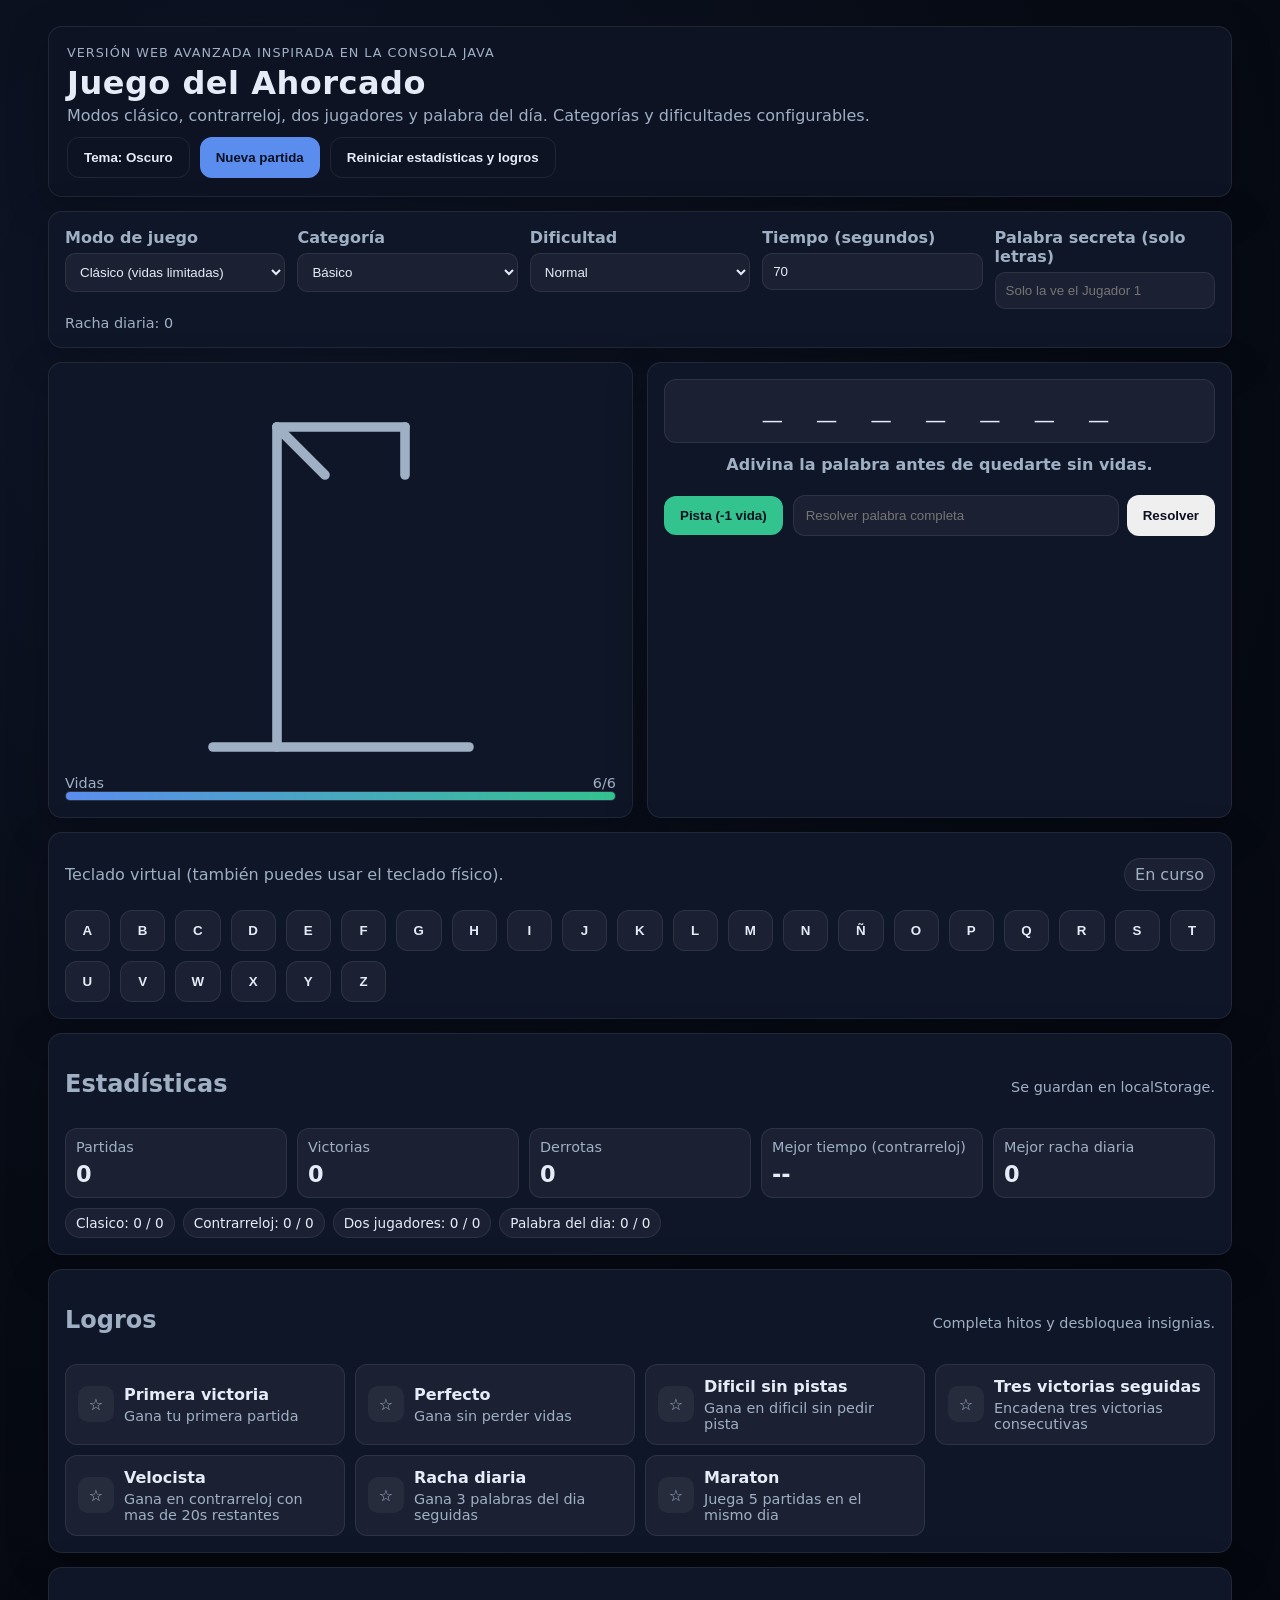
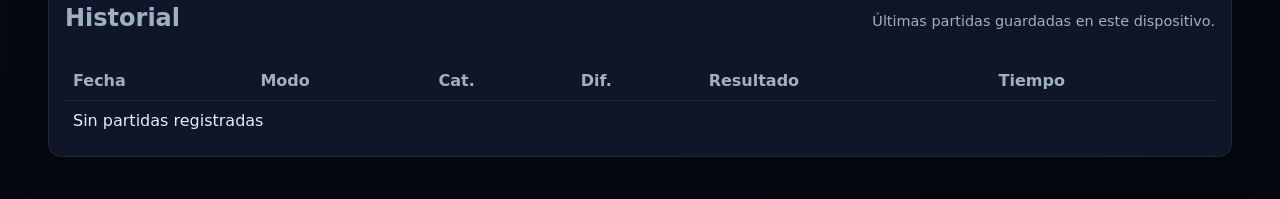
==== commit 447439c6: "Corregidos acentos en la web del ahorcado" ====
--- a/docs/index.html
+++ b/docs/index.html
@@ -10,14 +10,14 @@
     <div class="app">
         <header class="header">
             <div class="branding">
-                <p class="eyebrow">Version web avanzada inspirada en la consola Java</p>
+                <p class="eyebrow">Versión web avanzada inspirada en la consola Java</p>
                 <h1>Juego del Ahorcado</h1>
-                <p class="subtitle">Modos clasico, contrarreloj, dos jugadores y palabra del dia. Categorias y dificultades configurables.</p>
+                <p class="subtitle">Modos clásico, contrarreloj, dos jugadores y palabra del día. Categorías y dificultades configurables.</p>
             </div>
             <div class="header-actions">
                 <button id="btnTema" class="btn fantasma" aria-label="Cambiar tema">Tema: Oscuro</button>
                 <button id="btnNueva" class="btn primario">Nueva partida</button>
-                <button id="btnResetStats" class="btn fantasma">Reiniciar estadisticas y logros</button>
+                <button id="btnResetStats" class="btn fantasma">Reiniciar estadísticas y logros</button>
             </div>
         </header>
 
@@ -26,27 +26,27 @@
                 <label class="campo">
                     <span>Modo de juego</span>
                     <select id="modoSelect">
-                        <option value="clasico">Clasico (vidas limitadas)</option>
+                        <option value="clasico">Clásico (vidas limitadas)</option>
                         <option value="contrarreloj">Contrarreloj (vence al tiempo)</option>
                         <option value="dos_jugadores">Dos jugadores (palabra oculta)</option>
-                        <option value="palabra_dia">Palabra del dia (una al dia)</option>
+                        <option value="palabra_dia">Palabra del día (una al día)</option>
                     </select>
                 </label>
                 <label class="campo">
-                    <span>Categoria</span>
+                    <span>Categoría</span>
                     <select id="categoriaSelect">
-                        <option value="basico">Basico</option>
+                        <option value="basico">Básico</option>
                         <option value="avanzado">Avanzado</option>
-                        <option value="peliculas">Peliculas</option>
+                        <option value="peliculas">Películas</option>
                         <option value="animales">Animales</option>
                     </select>
                 </label>
                 <label class="campo">
                     <span>Dificultad</span>
                     <select id="dificultadSelect">
-                        <option value="facil">Facil</option>
+                        <option value="facil">Fácil</option>
                         <option value="normal">Normal</option>
-                        <option value="dificil">Dificil</option>
+                        <option value="dificil">Difícil</option>
                     </select>
                 </label>
                 <label class="campo" id="campoTiempo" hidden>
@@ -111,7 +111,7 @@
 
         <section class="panel panel-teclado">
             <div class="panel-cabecera">
-                <p>Teclado virtual (tambien puedes usar el teclado fisico).</p>
+                <p>Teclado virtual (también puedes usar el teclado físico).</p>
                 <div class="estado" id="estadoPartida">En curso</div>
             </div>
             <div id="teclado" class="teclado" aria-label="Teclado virtual"></div>
@@ -119,7 +119,7 @@
 
         <section class="panel panel-estadisticas">
             <div class="panel-cabecera">
-                <h2>Estadisticas</h2>
+                <h2>Estadísticas</h2>
                 <p class="nota">Se guardan en localStorage.</p>
             </div>
             <div class="estadisticas-grid">
@@ -143,7 +143,7 @@
         <section class="panel panel-historial">
             <div class="panel-cabecera">
                 <h2>Historial</h2>
-                <p class="nota">Ultimas partidas guardadas en este dispositivo.</p>
+                <p class="nota">Últimas partidas guardadas en este dispositivo.</p>
             </div>
             <div class="tabla-scroll">
                 <table class="tabla">
